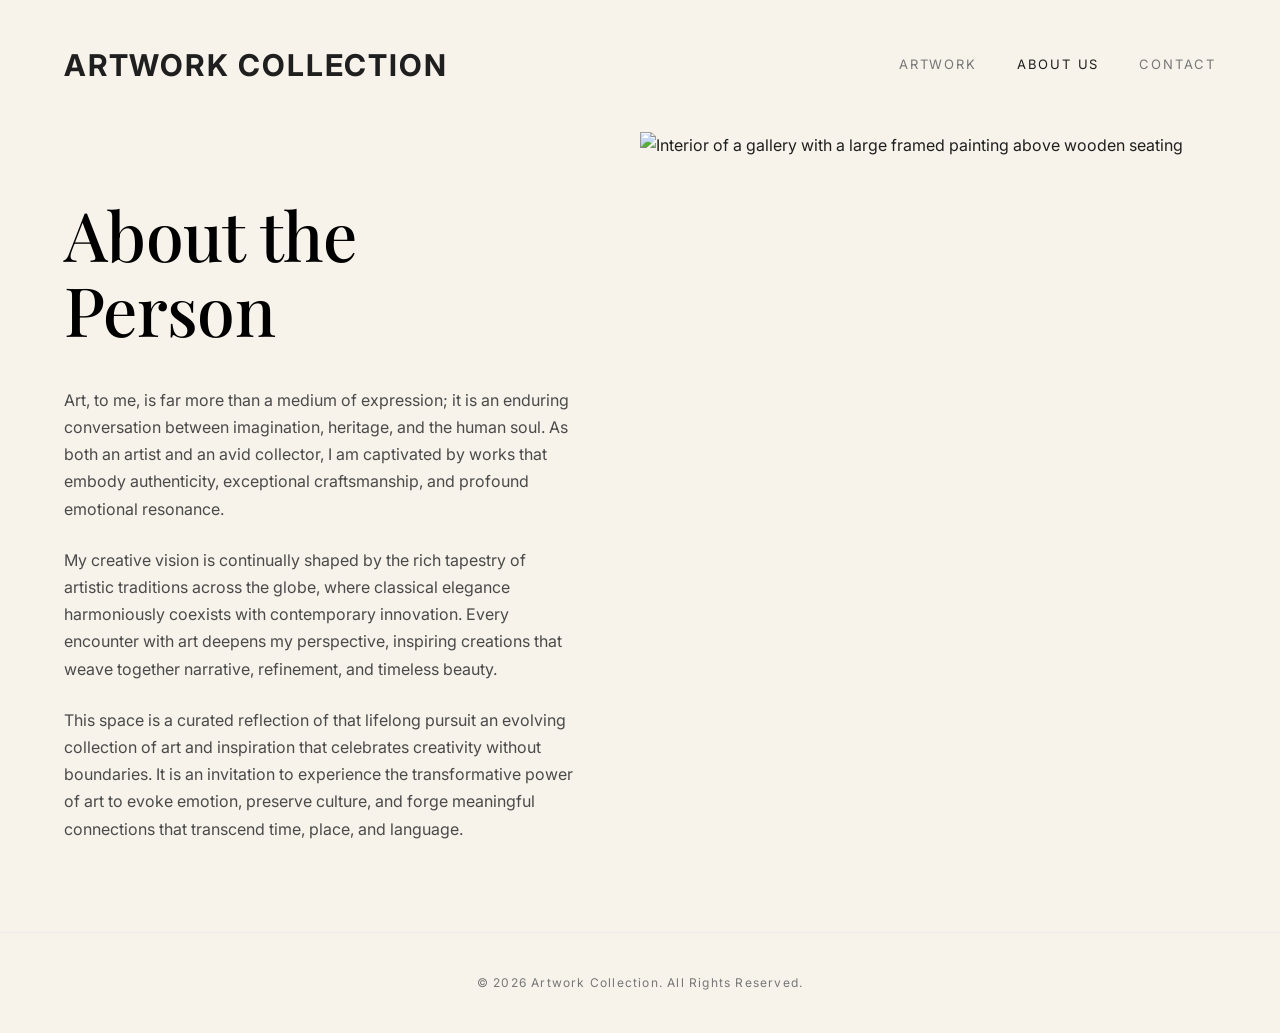
==== about.html @ c771f08a "first commit" ====
<!DOCTYPE html>
<html lang="en">
<head>
  <meta charset="UTF-8">
  <meta name="viewport" content="width=device-width, initial-scale=1">
  <title>About — Aria Sen</title>
  <meta name="description" content="About Aria Sen — a collector and curator of contemporary painting, sculpture and works on paper.">
  <link rel="preconnect" href="https://fonts.googleapis.com">
  <link rel="preconnect" href="https://fonts.gstatic.com" crossorigin>
  <link href="https://fonts.googleapis.com/css2?family=Inter:wght@300;400;500&family=Playfair+Display:wght@400;500&display=swap" rel="stylesheet">
  <link rel="stylesheet" href="css/style.css">
  <link rel="stylesheet" href="css/responsive.css">
</head>
<body class="page-about">
  <a class="skip-link" href="#main">Skip to content</a>

  <header class="site-header">
    <div class="container header-inner">
      <a class="brand" href="index.html">ARTWORK COLLECTION</a>
      <button class="nav-toggle" aria-expanded="false" aria-controls="site-nav" aria-label="Menu">
        <span></span><span></span>
      </button>
      <nav class="site-nav" id="site-nav" aria-label="Main">
        <a href="index.html">Artwork</a>
        <a href="about.html" aria-current="page">About Us</a>
        <a href="contact.html">Contact</a>
      </nav>
    </div>
  </header>

  <main id="main" class="split fade-in">
    <div class="split-text">
      <h1 class="page-title">About the Person</h1>
      <p>Art, to me, is far more than a medium of expression; it is an enduring conversation between imagination, heritage, and the human soul. As both an artist and an avid collector, I am captivated by works that embody authenticity, exceptional craftsmanship, and profound emotional resonance.</p>
      <p>My creative vision is continually shaped by the rich tapestry of artistic traditions across the globe, where classical elegance harmoniously coexists with contemporary innovation. Every encounter with art deepens my perspective, inspiring creations that weave together narrative, refinement, and timeless beauty.</p>
      <p>This space is a curated reflection of that lifelong pursuit an evolving collection of art and inspiration that celebrates creativity without boundaries. It is an invitation to experience the transformative power of art to evoke emotion, preserve culture, and forge meaningful connections that transcend time, place, and language.</p>
    </div>
    <div class="split-image">
      <img src="https://images.unsplash.com/photo-1577720580479-7d839d829c73?auto=format&fit=crop&w=1400&q=70"
           alt="Interior of a gallery with a large framed painting above wooden seating" width="1400" height="1750" loading="lazy" decoding="async">
    </div>
  </main>

  <footer class="site-footer">
    <p>&copy; 2026 Artwork Collection. All Rights Reserved.</p>
  </footer>

  <script src="js/app.js" defer></script>
</body>
</html>
---- css/style.css ----
:root {
  --bg: #ffffff;
  --bg-warm: #f7f3ea;
  --text: #1f1f1f;
  --text-muted: #777777;
  --border: #eaeaea;
  --accent: #000000;

  --font-sans: "Inter", "Helvetica Neue", Helvetica, Arial, sans-serif;
  --font-serif: "Playfair Display", Georgia, serif;

  --space-1: 8px;
  --space-2: 16px;
  --space-3: 24px;
  --space-4: 40px;
  --space-5: 64px;
  --space-6: 96px;

  --gutter: 64px;
  --max-width: 1360px;
  /* combined header + footer height — lets About/Contact fill exactly one viewport */
  --chrome: 216px;
  --transition: 300ms ease;
}

*, *::before, *::after { box-sizing: border-box; }

html { scroll-behavior: smooth; }

body {
  margin: 0;
  background: var(--bg);
  color: var(--text);
  font-family: var(--font-sans);
  font-size: 16px;
  font-weight: 400;
  line-height: 1.7;
  -webkit-font-smoothing: antialiased;
}

img { display: block; max-width: 100%; }

a { color: inherit; text-decoration: none; }

.container {
  width: 100%;
  max-width: var(--max-width);
  margin: 0 auto;
  padding: 0 var(--gutter);
}

.visually-hidden {
  position: absolute;
  width: 1px; height: 1px;
  margin: -1px; padding: 0;
  overflow: hidden;
  clip: rect(0 0 0 0);
  white-space: nowrap;
  border: 0;
}

.skip-link {
  position: absolute;
  left: -9999px;
  top: 0;
  background: var(--accent);
  color: #fff;
  padding: var(--space-2);
  z-index: 100;
}
.skip-link:focus { left: 0; }

:focus-visible {
  outline: 1px solid var(--accent);
  outline-offset: 3px;
}

/* ---------- Header ---------- */

.site-header {
  position: sticky;
  top: 0;
  z-index: 50;
  background: var(--bg);
  border-bottom: 1px solid transparent;
}
.page-about .site-header { background: var(--bg-warm); }

.header-inner {
  display: flex;
  align-items: center;
  justify-content: space-between;
  padding-top: var(--space-4);
  padding-bottom: var(--space-4);
}

.brand {
  font-family: var(--font-sans);
  font-size: 30px;
  font-weight: 700;
  letter-spacing: 0.06em;
}

.site-nav {
  display: flex;
  gap: var(--space-4);
}

.site-nav a {
  font-size: 13px;
  letter-spacing: 0.14em;
  text-transform: uppercase;
  color: var(--text-muted);
  padding-bottom: 2px;
  border-bottom: 1px solid transparent;
  transition: color var(--transition), border-color var(--transition);
}
.site-nav a:hover,
.site-nav a:focus-visible { color: var(--accent); border-bottom-color: var(--accent); }
.site-nav a[aria-current="page"] { color: var(--text); }

.nav-toggle {
  display: none;
  width: 32px;
  height: 32px;
  padding: 0;
  background: none;
  border: 0;
  cursor: pointer;
}
.nav-toggle span {
  display: block;
  width: 22px;
  height: 1px;
  margin: 6px auto;
  background: var(--text);
  transition: transform var(--transition), opacity var(--transition);
}
.nav-toggle[aria-expanded="true"] span:first-child { transform: translateY(3.5px) rotate(45deg); }
.nav-toggle[aria-expanded="true"] span:last-child { transform: translateY(-3.5px) rotate(-45deg); }

/* ---------- Gallery ---------- */

.gallery {
  list-style: none;
  margin: var(--space-6) 0;
  padding: 0;
  display: grid;
  /* minmax(0,…) — plain 1fr lets each image's intrinsic width blow the grid past the container. */
  grid-template-columns: repeat(3, minmax(0, 1fr));
  gap: var(--space-6) var(--space-4);
}

.card figure { margin: 0; }

.card-media {
  overflow: hidden;
  background: var(--border);
}

.card img {
  width: 100%;
  /* height:auto so the width/height attributes (kept for CLS) don't override aspect-ratio */
  height: auto;
  aspect-ratio: 4 / 3;
  object-fit: cover;
  transition: transform var(--transition);
}
.card:hover img { transform: scale(1.02); }

.card figcaption { padding-top: var(--space-3); text-align: center; }

.card-title {
  margin: 0;
  font-size: 17px;
  font-weight: 500;
  letter-spacing: 0.06em;
  text-transform: uppercase;
}

.card-artist {
  margin: var(--space-1) 0 0;
  font-size: 14px;
  font-weight: 300;
  color: var(--text-muted);
}

.note { text-align: center; color: var(--text-muted); }

/* ---------- About ---------- */

.page-about { background: var(--bg-warm); }

.split {
  display: grid;
  grid-template-columns: minmax(0, 1fr) minmax(0, 1fr);
  align-items: center;
  min-height: calc(100vh - var(--chrome));
}

.split-text { padding: var(--space-4) var(--space-5) var(--space-4) var(--gutter); }

.split-text p {
  max-width: 550px;
  color: #4a4a4a;
  margin: 0 0 var(--space-3);
}

.split-image { height: 100%; }
.split-image img { width: 100%; height: 100%; object-fit: cover; }

.page-title {
  font-family: var(--font-serif);
  font-size: clamp(44px, 5.5vw, 68px);
  font-weight: 500;
  line-height: 1.1;
  letter-spacing: -0.01em;
  color: var(--accent);
  margin: 0 0 var(--space-4);
}

/* ---------- Contact ---------- */

.contact {
  max-width: 560px;
  min-height: calc(100vh - var(--chrome));
  margin: 0 auto;
  padding: var(--space-4) 0;
  display: flex;
  flex-direction: column;
  justify-content: center;
}

.contact .page-title { font-size: clamp(34px, 3.6vw, 48px); margin-bottom: var(--space-3); }

.field { margin-bottom: var(--space-3); }

.field label {
  display: block;
  font-size: 12px;
  letter-spacing: 0.14em;
  text-transform: uppercase;
  color: var(--text-muted);
  margin-bottom: var(--space-1);
}

.field input,
.field select,
.field textarea {
  width: 100%;
  padding: var(--space-1) 0;
  font: inherit;
  color: var(--text);
  background: transparent;
  border: 0;
  border-bottom: 1px solid var(--border);
  border-radius: 0;
  transition: border-color var(--transition);
}
.field textarea { resize: vertical; }
.field input:focus,
.field select:focus,
.field textarea:focus {
  outline: none;
  border-bottom-color: var(--accent);
}
.field :user-invalid { border-bottom-color: #b23b3b; }

.btn {
  align-self: flex-start;
  font: inherit;
  font-size: 13px;
  letter-spacing: 0.14em;
  text-transform: uppercase;
  color: var(--accent);
  background: transparent;
  border: 1px solid var(--text);
  padding: var(--space-2) var(--space-4);
  cursor: pointer;
  transition: background-color var(--transition), color var(--transition);
}
.btn:hover, .btn:focus-visible { background: var(--accent); color: #fff; }

.form-status {
  min-height: 1.7em;
  margin: var(--space-2) 0 0;
  font-size: 14px;
  color: var(--text-muted);
}

/* ---------- Footer ---------- */

.site-footer {
  padding: var(--space-4) var(--gutter);
  border-top: 1px solid var(--border);
  text-align: center;
}
.site-footer p {
  margin: 0;
  font-size: 12px;
  letter-spacing: 0.1em;
  color: var(--text-muted);
}

/* ---------- Motion ---------- */

.fade-in { animation: fade-in 600ms ease both; }

@keyframes fade-in {
  from { opacity: 0; transform: translateY(8px); }
  to { opacity: 1; transform: none; }
}

@media (prefers-reduced-motion: reduce) {
  html { scroll-behavior: auto; }
  *, *::before, *::after {
    animation-duration: 0.01ms !important;
    transition-duration: 0.01ms !important;
  }
}
---- css/responsive.css ----
/* Tablet */
@media (max-width: 1024px) {
  :root { --gutter: 40px; }

  .gallery {
    grid-template-columns: repeat(2, minmax(0, 1fr));
    gap: var(--space-5) var(--space-4);
    margin: var(--space-5) 0;
  }

  .split-text { padding: var(--space-4) var(--space-3) var(--space-4) var(--gutter); }
}

/* Mobile */
@media (max-width: 700px) {
  :root { --gutter: 24px; }

  .header-inner {
    flex-wrap: wrap;
    padding-top: var(--space-3);
    padding-bottom: var(--space-3);
  }

  .brand { font-size: 22px; }

  .nav-toggle { display: block; }

  .site-nav {
    flex-basis: 100%;
    flex-direction: column;
    gap: var(--space-2);
    display: none;
    padding: var(--space-3) 0 var(--space-1);
  }
  .site-nav.is-open { display: flex; }

  .gallery {
    grid-template-columns: minmax(0, 1fr);
    gap: var(--space-5);
    margin: var(--space-4) 0 var(--space-5);
  }

  /* stack and flow normally — one-viewport layouts only make sense on desktop */
  .split { grid-template-columns: 1fr; min-height: 0; }
  .split-text { padding: var(--space-5) var(--gutter); }
  .split-image img { height: auto; aspect-ratio: 4 / 3; }

  .contact { min-height: 0; padding: var(--space-4) 0 var(--space-5); }
  .btn { width: 100%; }

  .site-footer { padding: var(--space-4) var(--gutter); }
}
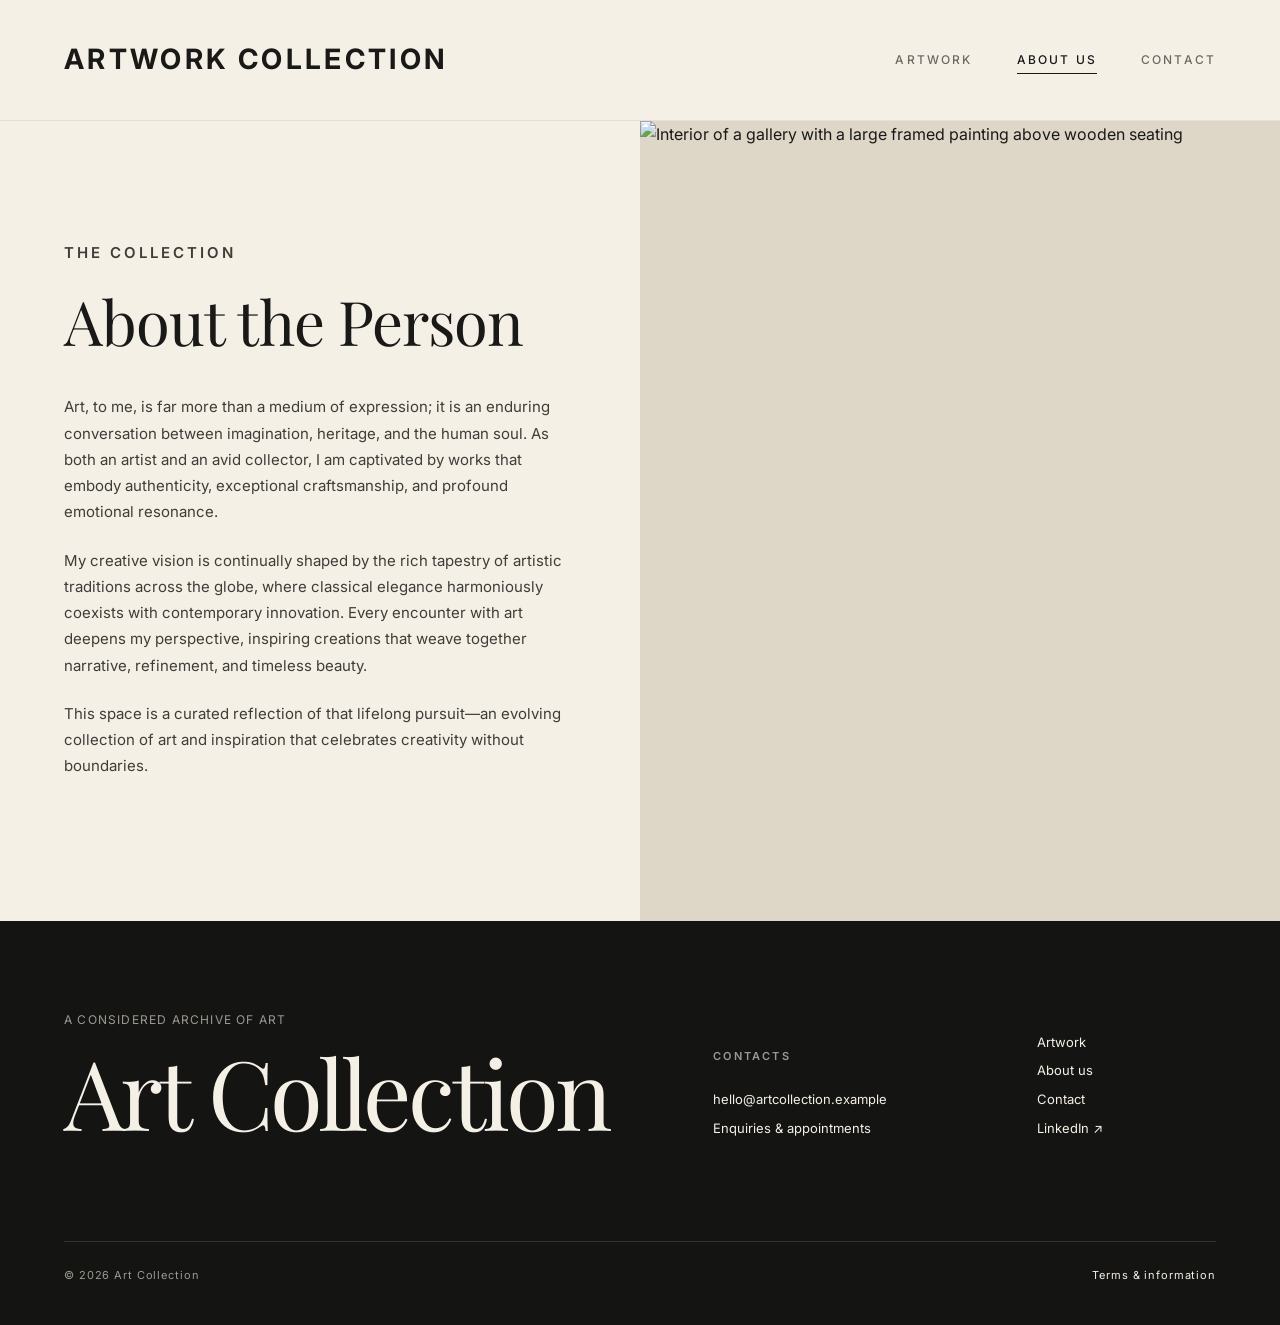
==== commit 3ed9c1be: "refactor: unify footer components and update about and contact page layouts with responsive refineme" ====
--- a/about.html
+++ b/about.html
@@ -28,22 +28,21 @@
     </div>
   </header>
 
-  <main id="main" class="split fade-in">
+  <main id="main" class="split about-reveal">
     <div class="split-text">
-      <h1 class="page-title">About the Person</h1>
-      <p>Art, to me, is far more than a medium of expression; it is an enduring conversation between imagination, heritage, and the human soul. As both an artist and an avid collector, I am captivated by works that embody authenticity, exceptional craftsmanship, and profound emotional resonance.</p>
-      <p>My creative vision is continually shaped by the rich tapestry of artistic traditions across the globe, where classical elegance harmoniously coexists with contemporary innovation. Every encounter with art deepens my perspective, inspiring creations that weave together narrative, refinement, and timeless beauty.</p>
-      <p>This space is a curated reflection of that lifelong pursuit an evolving collection of art and inspiration that celebrates creativity without boundaries. It is an invitation to experience the transformative power of art to evoke emotion, preserve culture, and forge meaningful connections that transcend time, place, and language.</p>
+      <p class="eyebrow reveal-item">The collection</p>
+      <h1 class="page-title reveal-item">About the Person</h1>
+      <p class="reveal-item">Art, to me, is far more than a medium of expression; it is an enduring conversation between imagination, heritage, and the human soul. As both an artist and an avid collector, I am captivated by works that embody authenticity, exceptional craftsmanship, and profound emotional resonance.</p>
+      <p class="reveal-item">My creative vision is continually shaped by the rich tapestry of artistic traditions across the globe, where classical elegance harmoniously coexists with contemporary innovation. Every encounter with art deepens my perspective, inspiring creations that weave together narrative, refinement, and timeless beauty.</p>
+      <p class="reveal-item">This space is a curated reflection of that lifelong pursuit—an evolving collection of art and inspiration that celebrates creativity without boundaries.</p>
     </div>
-    <div class="split-image">
+    <div class="split-image reveal-image">
       <img src="https://images.unsplash.com/photo-1577720580479-7d839d829c73?auto=format&fit=crop&w=1400&q=70"
-           alt="Interior of a gallery with a large framed painting above wooden seating" width="1400" height="1750" loading="lazy" decoding="async">
+           alt="Interior of a gallery with a large framed painting above wooden seating" width="1400" height="1750" loading="eager" fetchpriority="high" decoding="async">
     </div>
   </main>
 
-  <footer class="site-footer">
-    <p>&copy; 2026 Artwork Collection. All Rights Reserved.</p>
-  </footer>
+  <div data-footer></div>
 
   <script src="js/app.js" defer></script>
 </body>
--- a/css/style.css
+++ b/css/style.css
@@ -1,12 +1,15 @@
 :root {
-  --bg: #ffffff;
-  --bg-warm: #f7f3ea;
-  --text: #1f1f1f;
-  --text-muted: #777777;
-  --border: #eaeaea;
-  --accent: #000000;
-
-  --font-sans: "Inter", "Helvetica Neue", Helvetica, Arial, sans-serif;
+  --bg: #faf9f6;
+  --bg-warm: #f4f0e6;
+  --text: #191918;
+  --text-muted: #6b6963;
+  --border: #e2ded6;
+  --border-dark: #191918;
+  --accent: #191918;
+  --footer: #141413;
+  --footer-text: #f4f0e6;
+
+  --font-sans: "Inter", -apple-system, BlinkMacSystemFont, "Segoe UI", Roboto, sans-serif;
   --font-serif: "Playfair Display", Georgia, serif;
 
   --space-1: 8px;
@@ -15,17 +18,23 @@
   --space-4: 40px;
   --space-5: 64px;
   --space-6: 96px;
+  --space-7: 136px;
 
   --gutter: 64px;
   --max-width: 1360px;
-  /* combined header + footer height — lets About/Contact fill exactly one viewport */
-  --chrome: 216px;
-  --transition: 300ms ease;
-}
-
-*, *::before, *::after { box-sizing: border-box; }
-
-html { scroll-behavior: smooth; }
+  --transition: 300ms cubic-bezier(0.16, 1, 0.3, 1);
+  --ease-editorial: cubic-bezier(0.16, 1, 0.3, 1);
+}
+
+*,
+*::before,
+*::after {
+  box-sizing: border-box;
+}
+
+html {
+  scroll-behavior: smooth;
+}
 
 body {
   margin: 0;
@@ -36,11 +45,18 @@
   font-weight: 400;
   line-height: 1.7;
   -webkit-font-smoothing: antialiased;
-}
-
-img { display: block; max-width: 100%; }
-
-a { color: inherit; text-decoration: none; }
+  -moz-osx-font-smoothing: grayscale;
+}
+
+img {
+  display: block;
+  max-width: 100%;
+}
+
+a {
+  color: inherit;
+  text-decoration: none;
+}
 
 .container {
   width: 100%;
@@ -51,8 +67,10 @@
 
 .visually-hidden {
   position: absolute;
-  width: 1px; height: 1px;
-  margin: -1px; padding: 0;
+  width: 1px;
+  height: 1px;
+  margin: -1px;
+  padding: 0;
   overflow: hidden;
   clip: rect(0 0 0 0);
   white-space: nowrap;
@@ -65,14 +83,19 @@
   top: 0;
   background: var(--accent);
   color: #fff;
-  padding: var(--space-2);
+  padding: var(--space-2) var(--space-3);
   z-index: 100;
-}
-.skip-link:focus { left: 0; }
+  font-size: 13px;
+  letter-spacing: 0.05em;
+}
+
+.skip-link:focus {
+  left: 0;
+}
 
 :focus-visible {
   outline: 1px solid var(--accent);
-  outline-offset: 3px;
+  outline-offset: 4px;
 }
 
 /* ---------- Header ---------- */
@@ -81,63 +104,112 @@
   position: sticky;
   top: 0;
   z-index: 50;
-  background: var(--bg);
-  border-bottom: 1px solid transparent;
-}
-.page-about .site-header { background: var(--bg-warm); }
+  background: rgba(250, 249, 246, 0.92);
+  backdrop-filter: blur(12px);
+  -webkit-backdrop-filter: blur(12px);
+  border-bottom: 1px solid rgba(226, 222, 214, 0.6);
+  transition: background-color var(--transition);
+}
+
+.page-about .site-header {
+  background: rgba(244, 240, 230, 0.92);
+  border-bottom-color: rgba(217, 213, 203, 0.6);
+}
 
 .header-inner {
   display: flex;
   align-items: center;
   justify-content: space-between;
-  padding-top: var(--space-4);
-  padding-bottom: var(--space-4);
+  padding-top: clamp(24px, 3vw, 36px);
+  padding-bottom: clamp(24px, 3vw, 36px);
 }
 
 .brand {
   font-family: var(--font-sans);
-  font-size: 30px;
+  font-size: clamp(22px, 2.4vw, 28px);
   font-weight: 700;
-  letter-spacing: 0.06em;
+  letter-spacing: 0.12em;
+  text-transform: uppercase;
+  transition: opacity var(--transition);
+}
+
+.brand:hover {
+  opacity: 0.75;
 }
 
 .site-nav {
   display: flex;
-  gap: var(--space-4);
+  gap: clamp(24px, 3.5vw, 44px);
 }
 
 .site-nav a {
-  font-size: 13px;
-  letter-spacing: 0.14em;
+  position: relative;
+  font-size: 12px;
+  font-weight: 500;
+  letter-spacing: 0.18em;
   text-transform: uppercase;
   color: var(--text-muted);
-  padding-bottom: 2px;
-  border-bottom: 1px solid transparent;
-  transition: color var(--transition), border-color var(--transition);
-}
+  padding: 4px 0;
+  transition: color var(--transition);
+}
+
+.site-nav a::after {
+  content: "";
+  position: absolute;
+  bottom: 0;
+  left: 0;
+  width: 100%;
+  height: 1px;
+  background: var(--accent);
+  transform: scaleX(0);
+  transform-origin: right;
+  transition: transform 350ms var(--ease-editorial);
+}
+
 .site-nav a:hover,
-.site-nav a:focus-visible { color: var(--accent); border-bottom-color: var(--accent); }
-.site-nav a[aria-current="page"] { color: var(--text); }
+.site-nav a:focus-visible {
+  color: var(--accent);
+}
+
+.site-nav a:hover::after {
+  transform: scaleX(1);
+  transform-origin: left;
+}
+
+.site-nav a[aria-current="page"] {
+  color: var(--text);
+}
+
+.site-nav a[aria-current="page"]::after {
+  transform: scaleX(1);
+}
 
 .nav-toggle {
   display: none;
-  width: 32px;
-  height: 32px;
+  width: 36px;
+  height: 36px;
   padding: 0;
   background: none;
   border: 0;
   cursor: pointer;
 }
+
 .nav-toggle span {
   display: block;
-  width: 22px;
-  height: 1px;
+  width: 24px;
+  height: 1.5px;
   margin: 6px auto;
   background: var(--text);
   transition: transform var(--transition), opacity var(--transition);
 }
-.nav-toggle[aria-expanded="true"] span:first-child { transform: translateY(3.5px) rotate(45deg); }
-.nav-toggle[aria-expanded="true"] span:last-child { transform: translateY(-3.5px) rotate(-45deg); }
+
+.nav-toggle[aria-expanded="true"] span:first-child {
+  transform: translateY(3.75px) rotate(45deg);
+}
+
+.nav-toggle[aria-expanded="true"] span:last-child {
+  transform: translateY(-3.75px) rotate(-45deg);
+}
 
 /* ---------- Gallery ---------- */
 
@@ -146,99 +218,314 @@
   margin: var(--space-6) 0;
   padding: 0;
   display: grid;
-  /* minmax(0,…) — plain 1fr lets each image's intrinsic width blow the grid past the container. */
   grid-template-columns: repeat(3, minmax(0, 1fr));
   gap: var(--space-6) var(--space-4);
 }
 
-.card figure { margin: 0; }
+.card figure {
+  margin: 0;
+}
 
 .card-media {
   overflow: hidden;
   background: var(--border);
+  position: relative;
 }
 
 .card img {
   width: 100%;
-  /* height:auto so the width/height attributes (kept for CLS) don't override aspect-ratio */
   height: auto;
   aspect-ratio: 4 / 3;
   object-fit: cover;
-  transition: transform var(--transition);
-}
-.card:hover img { transform: scale(1.02); }
-
-.card figcaption { padding-top: var(--space-3); text-align: center; }
+  transition: transform 700ms var(--ease-editorial), filter 700ms var(--ease-editorial);
+}
+
+.card:hover img {
+  transform: scale(1.035);
+}
+
+.card figcaption {
+  padding-top: var(--space-3);
+  text-align: center;
+}
 
 .card-title {
   margin: 0;
-  font-size: 17px;
+  font-size: 15px;
   font-weight: 500;
-  letter-spacing: 0.06em;
+  letter-spacing: 0.08em;
   text-transform: uppercase;
 }
 
 .card-artist {
   margin: var(--space-1) 0 0;
-  font-size: 14px;
-  font-weight: 300;
-  color: var(--text-muted);
-}
-
-.note { text-align: center; color: var(--text-muted); }
+  font-size: 13px;
+  font-weight: 400;
+  color: var(--text-muted);
+  letter-spacing: 0.02em;
+}
+
+.note {
+  text-align: center;
+  color: var(--text-muted);
+}
 
 /* ---------- About ---------- */
 
-.page-about { background: var(--bg-warm); }
+.page-about {
+  background: var(--bg-warm);
+}
 
 .split {
   display: grid;
   grid-template-columns: minmax(0, 1fr) minmax(0, 1fr);
   align-items: center;
-  min-height: calc(100vh - var(--chrome));
-}
-
-.split-text { padding: var(--space-4) var(--space-5) var(--space-4) var(--gutter); }
+  min-height: calc(100vh - 106px);
+}
+
+.split-text {
+  padding: clamp(48px, 6vw, 96px) clamp(40px, 6vw, 104px) clamp(48px, 6vw, 96px) var(--gutter);
+}
 
 .split-text p {
-  max-width: 550px;
-  color: #4a4a4a;
-  margin: 0 0 var(--space-3);
-}
-
-.split-image { height: 100%; }
-.split-image img { width: 100%; height: 100%; object-fit: cover; }
+  max-width: 520px;
+  color: #3e3d38;
+  font-size: clamp(15px, 1.1vw, 17px);
+  line-height: 1.75;
+  margin: 0 0 22px;
+}
+
+.split-image {
+  align-self: stretch;
+  min-height: clamp(440px, 65vh, 720px);
+  overflow: hidden;
+  position: relative;
+  background: #ded7c8;
+}
+
+.split-image img {
+  width: 100%;
+  height: 100%;
+  object-fit: cover;
+  display: block;
+}
 
 .page-title {
   font-family: var(--font-serif);
-  font-size: clamp(44px, 5.5vw, 68px);
-  font-weight: 500;
-  line-height: 1.1;
-  letter-spacing: -0.01em;
+  font-size: clamp(42px, 4.8vw, 68px);
+  font-weight: 400;
+  line-height: 1.08;
+  letter-spacing: -0.015em;
   color: var(--accent);
   margin: 0 0 var(--space-4);
 }
 
+.eyebrow,
+.contact-label,
+.footer-label {
+  margin: 0 0 var(--space-2);
+  font-size: 11px;
+  font-weight: 600;
+  letter-spacing: 0.2em;
+  text-transform: uppercase;
+  color: var(--text-muted);
+}
+
+/* Editorial Entrance Reveal Animation (About Us) */
+
+.about-reveal .reveal-image {
+  animation: editorial-mask-reveal 1200ms var(--ease-editorial) both;
+}
+
+.about-reveal .reveal-image img {
+  animation: editorial-image-settle 1400ms var(--ease-editorial) both;
+}
+
+.about-reveal .reveal-item {
+  animation: editorial-text-reveal 1000ms var(--ease-editorial) both;
+}
+
+.about-reveal .reveal-item:nth-child(1) {
+  animation-delay: 150ms;
+}
+
+/* Eyebrow */
+.about-reveal .reveal-item:nth-child(2) {
+  animation-delay: 280ms;
+}
+
+/* Page Title */
+.about-reveal .reveal-item:nth-child(3) {
+  animation-delay: 420ms;
+}
+
+/* Paragraph 1 */
+.about-reveal .reveal-item:nth-child(4) {
+  animation-delay: 540ms;
+}
+
+/* Paragraph 2 */
+.about-reveal .reveal-item:nth-child(5) {
+  animation-delay: 660ms;
+}
+
+/* Paragraph 3 */
+
+@keyframes editorial-mask-reveal {
+  0% {
+    clip-path: inset(100% 0 0 0);
+    opacity: 0;
+    transform: translateY(30px);
+  }
+
+  100% {
+    clip-path: inset(0 0 0 0);
+    opacity: 1;
+    transform: translateY(0);
+  }
+}
+
+@keyframes editorial-image-settle {
+  0% {
+    transform: scale(1.12) translateY(-15px);
+  }
+
+  100% {
+    transform: scale(1) translateY(0);
+  }
+}
+
+@keyframes editorial-text-reveal {
+  0% {
+    opacity: 0;
+    transform: translateY(32px);
+  }
+
+  100% {
+    opacity: 1;
+    transform: translateY(0);
+  }
+}
+
 /* ---------- Contact ---------- */
 
-.contact {
-  max-width: 560px;
-  min-height: calc(100vh - var(--chrome));
-  margin: 0 auto;
-  padding: var(--space-4) 0;
-  display: flex;
-  flex-direction: column;
-  justify-content: center;
-}
-
-.contact .page-title { font-size: clamp(34px, 3.6vw, 48px); margin-bottom: var(--space-3); }
-
-.field { margin-bottom: var(--space-3); }
+.page-contact {
+  background: #f8f7f4;
+}
+
+.contact-page {
+  padding-top: clamp(48px, 6vw, 88px);
+  padding-bottom: var(--space-7);
+}
+
+.contact-heading {
+  padding-bottom: var(--space-4);
+  border-bottom: 1px solid var(--border-dark);
+  text-align: center;
+}
+
+.contact-heading .eyebrow {
+  color: var(--text-muted);
+}
+
+.contact-heading .page-title {
+  margin: 0;
+  font-size: clamp(44px, 4.5vw, 64px);
+}
+
+.contact-details {
+  display: grid;
+  grid-template-columns: minmax(0, 1fr) minmax(0, 1fr);
+  gap: var(--space-5);
+  padding: var(--space-5) clamp(0px, 7vw, 128px) var(--space-6);
+}
+
+.contact-label {
+  font-size: 12px;
+  color: var(--text-muted);
+}
+
+.contact-link {
+  font-family: var(--font-serif);
+  font-size: clamp(17px, 1.5vw, 22px);
+  position: relative;
+  display: inline-block;
+  transition: color var(--transition), transform var(--transition);
+}
+
+.contact-link:hover,
+.contact-link:focus-visible {
+  color: var(--text-muted);
+  transform: translateX(4px);
+}
+
+.contact-layout {
+  display: grid;
+  grid-template-columns: minmax(0, 1.08fr) minmax(370px, .92fr);
+}
+
+.contact-art {
+  margin: 0;
+  padding-right: clamp(28px, 6vw, 92px);
+}
+
+.contact-art img {
+  width: 100%;
+  aspect-ratio: 4 / 3;
+  object-fit: cover;
+  filter: saturate(.8) contrast(.96);
+}
+
+.contact-art figcaption {
+  margin-top: var(--space-2);
+  color: var(--text-muted);
+  font-size: 12px;
+  letter-spacing: .08em;
+}
+
+.contact-form-panel {
+  border-left: 1px solid var(--border);
+  padding-left: clamp(32px, 7vw, 112px);
+}
+
+.contact-intro {
+  max-width: 430px;
+  margin-bottom: var(--space-5);
+}
+
+.contact-intro .eyebrow {
+  font-family: var(--font-serif);
+  font-size: 22px;
+  letter-spacing: 0;
+  text-transform: none;
+  color: var(--text-muted);
+}
+
+.contact-intro h2 {
+  margin: 0 0 var(--space-2);
+  font-size: 15px;
+  letter-spacing: .18em;
+  text-transform: uppercase;
+  font-weight: 500;
+}
+
+.contact-intro p:last-child {
+  margin: 0;
+  color: #4a4a47;
+  font-family: var(--font-serif);
+  font-size: 18px;
+  line-height: 1.6;
+}
+
+.field {
+  margin-bottom: var(--space-4);
+}
 
 .field label {
   display: block;
-  font-size: 12px;
-  letter-spacing: 0.14em;
+  font-size: 11px;
+  font-weight: 600;
+  letter-spacing: 0.16em;
   text-transform: uppercase;
   color: var(--text-muted);
   margin-bottom: var(--space-1);
@@ -248,38 +535,48 @@
 .field select,
 .field textarea {
   width: 100%;
-  padding: var(--space-1) 0;
+  padding: var(--space-2) 0;
   font: inherit;
   color: var(--text);
   background: transparent;
   border: 0;
   border-bottom: 1px solid var(--border);
   border-radius: 0;
-  transition: border-color var(--transition);
-}
-.field textarea { resize: vertical; }
+  transition: border-color var(--transition), background-color var(--transition);
+}
+
+.field textarea {
+  resize: vertical;
+}
+
 .field input:focus,
 .field select:focus,
 .field textarea:focus {
   outline: none;
   border-bottom-color: var(--accent);
 }
-.field :user-invalid { border-bottom-color: #b23b3b; }
 
 .btn {
   align-self: flex-start;
   font: inherit;
-  font-size: 13px;
-  letter-spacing: 0.14em;
+  font-size: 12px;
+  font-weight: 500;
+  letter-spacing: 0.18em;
   text-transform: uppercase;
   color: var(--accent);
   background: transparent;
   border: 1px solid var(--text);
   padding: var(--space-2) var(--space-4);
   cursor: pointer;
-  transition: background-color var(--transition), color var(--transition);
-}
-.btn:hover, .btn:focus-visible { background: var(--accent); color: #fff; }
+  transition: background-color var(--transition), color var(--transition), transform var(--transition);
+}
+
+.btn:hover,
+.btn:focus-visible {
+  background: var(--accent);
+  color: #fff;
+  transform: translateY(-2px);
+}
 
 .form-status {
   min-height: 1.7em;
@@ -291,30 +588,148 @@
 /* ---------- Footer ---------- */
 
 .site-footer {
-  padding: var(--space-4) var(--gutter);
-  border-top: 1px solid var(--border);
-  text-align: center;
-}
-.site-footer p {
-  margin: 0;
+  background: var(--footer);
+  color: var(--footer-text);
+  padding: clamp(56px, 7vw, 112px) var(--gutter) var(--space-4);
+}
+
+.footer-inner {
+  display: grid;
+  grid-template-columns: minmax(0, 1.8fr) minmax(170px, .8fr) minmax(120px, .55fr);
+  gap: var(--space-5);
+  max-width: var(--max-width);
+  margin: 0 auto;
+}
+
+.footer-kicker {
+  margin: 0 0 var(--space-2);
+  color: #9c9990;
   font-size: 12px;
   letter-spacing: 0.1em;
-  color: var(--text-muted);
-}
-
-/* ---------- Motion ---------- */
-
-.fade-in { animation: fade-in 600ms ease both; }
+  text-transform: uppercase;
+}
+
+.footer-title {
+  font-family: var(--font-serif);
+  font-size: clamp(48px, 7.5vw, 110px);
+  line-height: 0.92;
+  letter-spacing: -0.04em;
+  display: inline-block;
+  transition: opacity var(--transition);
+}
+
+.footer-title:hover {
+  opacity: 0.85;
+}
+
+.footer-contact,
+.footer-nav {
+  display: flex;
+  flex-direction: column;
+  align-self: end;
+  gap: 8px;
+  font-size: 13px;
+  line-height: 1.6;
+}
+
+.footer-label {
+  color: #9c9990;
+}
+
+.footer-contact a,
+.footer-nav a,
+.footer-base a {
+  width: fit-content;
+  color: #f4f0e6;
+  position: relative;
+  transition: color var(--transition);
+}
+
+.footer-contact a::after,
+.footer-nav a::after,
+.footer-base a::after {
+  content: "";
+  position: absolute;
+  bottom: 0;
+  left: 0;
+  width: 100%;
+  height: 1px;
+  background: #f4f0e6;
+  transform: scaleX(0);
+  transform-origin: right;
+  transition: transform 300ms var(--ease-editorial);
+}
+
+.footer-contact a:hover,
+.footer-nav a:hover,
+.footer-base a:hover {
+  color: #ffffff;
+}
+
+.footer-contact a:hover::after,
+.footer-nav a:hover::after,
+.footer-base a:hover::after {
+  transform: scaleX(1);
+  transform-origin: left;
+}
+
+.footer-base {
+  display: flex;
+  justify-content: space-between;
+  max-width: var(--max-width);
+  margin: clamp(56px, 8vw, 120px) auto 0;
+  padding-top: var(--space-3);
+  border-top: 1px solid #333330;
+  color: #9c9990;
+  font-size: 11px;
+  letter-spacing: 0.08em;
+}
+
+/* ---------- Motion & Accessibility ---------- */
+
+.fade-in {
+  animation: fade-in 700ms var(--ease-editorial) both;
+}
 
 @keyframes fade-in {
-  from { opacity: 0; transform: translateY(8px); }
-  to { opacity: 1; transform: none; }
+  from {
+    opacity: 0;
+    transform: translateY(14px);
+  }
+
+  to {
+    opacity: 1;
+    transform: translateY(0);
+  }
 }
 
 @media (prefers-reduced-motion: reduce) {
-  html { scroll-behavior: auto; }
-  *, *::before, *::after {
+  html {
+    scroll-behavior: auto;
+  }
+
+  *,
+  *::before,
+  *::after {
     animation-duration: 0.01ms !important;
+    animation-delay: 0.01ms !important;
     transition-duration: 0.01ms !important;
   }
-}
+
+  .about-reveal .reveal-image,
+  .about-reveal .reveal-image img,
+  .about-reveal .reveal-item {
+    animation: simple-fade 300ms ease both !important;
+    clip-path: none !important;
+  }
+
+  @keyframes simple-fade {
+    from {
+      opacity: 0;
+    }
+
+    to {
+      opacity: 1;
+    }
+  }
+}
--- a/css/responsive.css
+++ b/css/responsive.css
@@ -1,4 +1,4 @@
-/* Tablet */
+/* Tablet & Medium Screens */
 @media (max-width: 1024px) {
   :root { --gutter: 40px; }
 
@@ -8,10 +8,44 @@
     margin: var(--space-5) 0;
   }
 
-  .split-text { padding: var(--space-4) var(--space-3) var(--space-4) var(--gutter); }
+  /* About Us Responsive Ordering: Image ABOVE Text on Tablet/Mobile */
+  .split {
+    display: flex;
+    flex-direction: column;
+    min-height: auto;
+    padding-top: var(--space-3);
+  }
+
+  .split-image {
+    order: -1;
+    width: 100%;
+    min-height: auto;
+    max-height: 520px;
+    aspect-ratio: 16 / 10;
+  }
+
+  .split-image img {
+    height: 100%;
+    width: 100%;
+    object-fit: cover;
+  }
+
+  .split-text {
+    width: 100%;
+    padding: var(--space-5) var(--gutter) var(--space-6);
+  }
+
+  .split-text p {
+    max-width: 100%;
+  }
+
+  .contact-details { padding-right: 0; padding-left: 0; }
+  .contact-layout { grid-template-columns: minmax(0, 1fr) minmax(320px, .9fr); }
+  .contact-art { padding-right: var(--space-4); }
+  .contact-form-panel { padding-left: var(--space-4); }
 }
 
-/* Mobile */
+/* Mobile Screens */
 @media (max-width: 700px) {
   :root { --gutter: 24px; }
 
@@ -21,18 +55,25 @@
     padding-bottom: var(--space-3);
   }
 
-  .brand { font-size: 22px; }
+  .brand { font-size: 20px; }
 
   .nav-toggle { display: block; }
 
   .site-nav {
     flex-basis: 100%;
     flex-direction: column;
-    gap: var(--space-2);
+    gap: var(--space-3);
     display: none;
-    padding: var(--space-3) 0 var(--space-1);
+    padding: var(--space-4) 0 var(--space-2);
+    border-top: 1px solid var(--border);
+    margin-top: var(--space-2);
   }
   .site-nav.is-open { display: flex; }
+
+  .site-nav a {
+    font-size: 13px;
+    padding: var(--space-1) 0;
+  }
 
   .gallery {
     grid-template-columns: minmax(0, 1fr);
@@ -40,13 +81,32 @@
     margin: var(--space-4) 0 var(--space-5);
   }
 
-  /* stack and flow normally — one-viewport layouts only make sense on desktop */
-  .split { grid-template-columns: 1fr; min-height: 0; }
-  .split-text { padding: var(--space-5) var(--gutter); }
-  .split-image img { height: auto; aspect-ratio: 4 / 3; }
+  .split {
+    padding-top: 0;
+  }
 
-  .contact { min-height: 0; padding: var(--space-4) 0 var(--space-5); }
-  .btn { width: 100%; }
+  .split-image {
+    max-height: 380px;
+    aspect-ratio: 4 / 3;
+  }
 
-  .site-footer { padding: var(--space-4) var(--gutter); }
+  .split-text {
+    padding: var(--space-4) var(--gutter) var(--space-5);
+  }
+
+  .contact-page { padding-top: var(--space-4); padding-bottom: var(--space-6); }
+  .contact-heading { padding-bottom: var(--space-3); }
+  .contact-details { grid-template-columns: 1fr; gap: var(--space-3); padding: var(--space-4) 0 var(--space-5); }
+  .contact-layout { grid-template-columns: 1fr; gap: var(--space-5); }
+  .contact-art { padding: 0; }
+  .contact-art figcaption { margin-top: var(--space-1); }
+  .contact-form-panel { border-left: 0; border-top: 1px solid var(--border); padding: var(--space-5) 0 0; }
+  .contact-intro { margin-bottom: var(--space-4); }
+  .btn { width: 100%; text-align: center; }
+
+  .site-footer { padding-top: var(--space-5); }
+  .footer-inner { grid-template-columns: 1fr; gap: var(--space-4); }
+  .footer-contact, .footer-nav { align-self: auto; }
+  .footer-base { margin-top: var(--space-5); flex-direction: column; gap: var(--space-2); }
 }
+
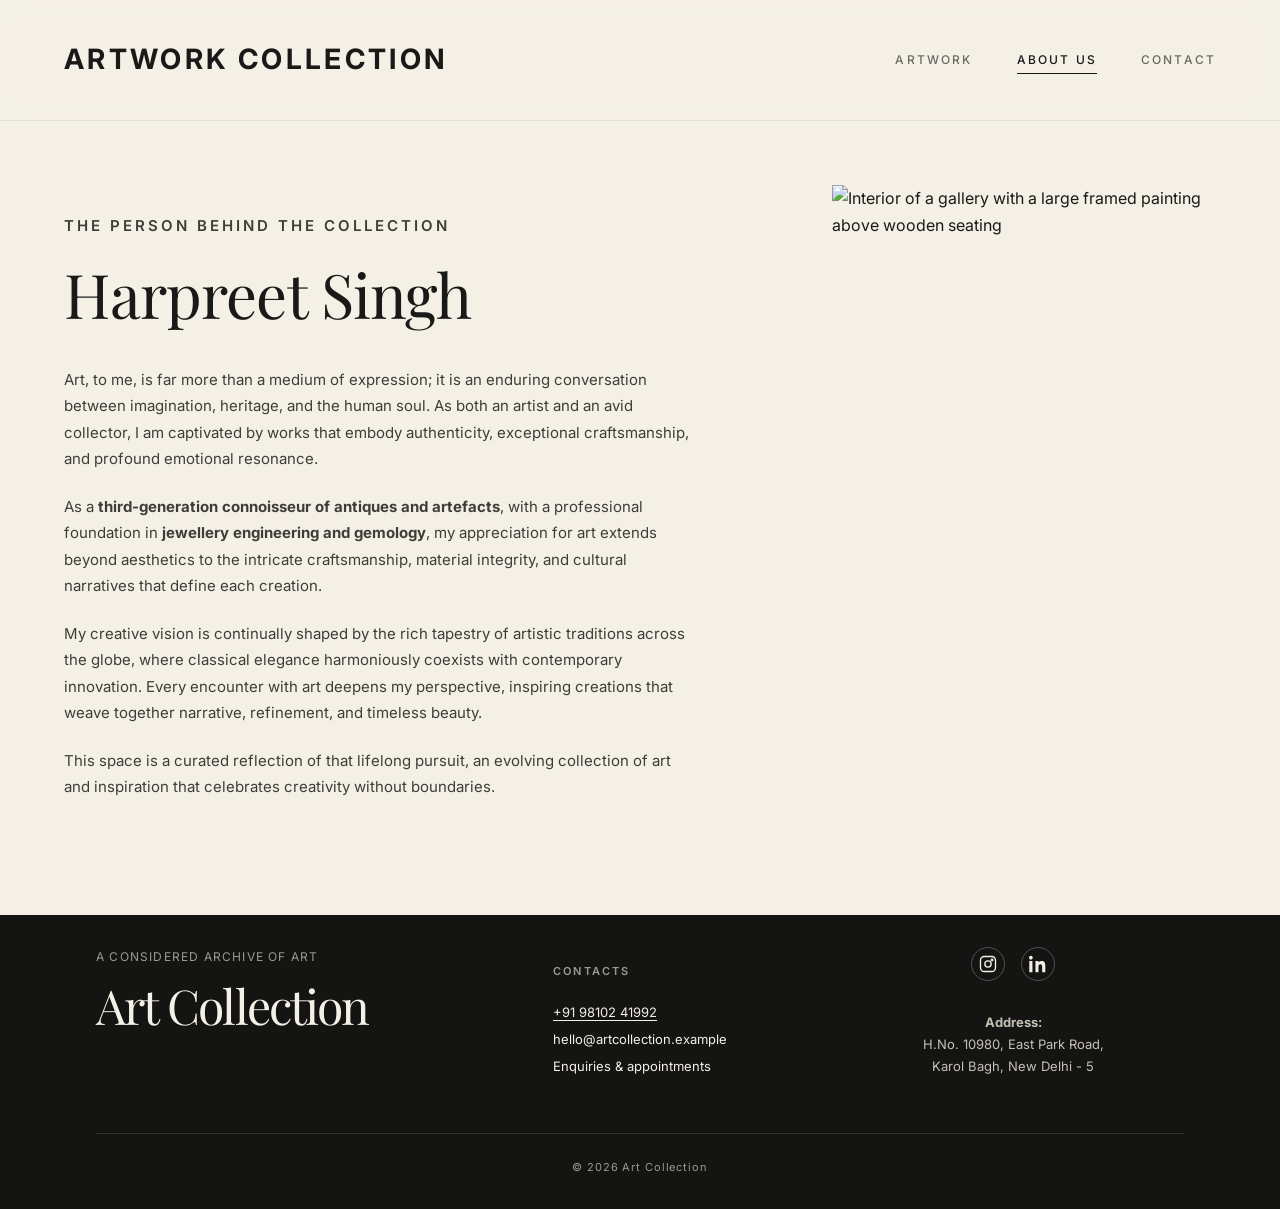
==== commit e2447d97: "feat: update about section with personal narrative and background details" ====
--- a/about.html
+++ b/about.html
@@ -29,13 +29,27 @@
   </header>
 
   <main id="main" class="split about-reveal">
-    <div class="split-text">
-      <p class="eyebrow reveal-item">The collection</p>
-      <h1 class="page-title reveal-item">About the Person</h1>
-      <p class="reveal-item">Art, to me, is far more than a medium of expression; it is an enduring conversation between imagination, heritage, and the human soul. As both an artist and an avid collector, I am captivated by works that embody authenticity, exceptional craftsmanship, and profound emotional resonance.</p>
-      <p class="reveal-item">My creative vision is continually shaped by the rich tapestry of artistic traditions across the globe, where classical elegance harmoniously coexists with contemporary innovation. Every encounter with art deepens my perspective, inspiring creations that weave together narrative, refinement, and timeless beauty.</p>
-      <p class="reveal-item">This space is a curated reflection of that lifelong pursuit—an evolving collection of art and inspiration that celebrates creativity without boundaries.</p>
-    </div>
+   <div class="split-text">
+    <p class="eyebrow reveal-item">The person behind the collection</p>
+
+    <h1 class="page-title reveal-item">Harpreet Singh</h1>
+
+    <p class="reveal-item">
+      Art, to me, is far more than a medium of expression; it is an enduring conversation between imagination, heritage, and the human soul. As both an artist and an avid collector, I am captivated by works that embody authenticity, exceptional craftsmanship, and profound emotional resonance.
+    </p>
+
+    <p class="reveal-item">
+      As a <strong>third-generation connoisseur of antiques and artefacts</strong>, with a professional foundation in <strong>jewellery engineering and gemology</strong>, my appreciation for art extends beyond aesthetics to the intricate craftsmanship, material integrity, and cultural narratives that define each creation.
+    </p>
+
+    <p class="reveal-item">
+      My creative vision is continually shaped by the rich tapestry of artistic traditions across the globe, where classical elegance harmoniously coexists with contemporary innovation. Every encounter with art deepens my perspective, inspiring creations that weave together narrative, refinement, and timeless beauty.
+    </p>
+
+    <p class="reveal-item">
+      This space is a curated reflection of that lifelong pursuit, an evolving collection of art and inspiration that celebrates creativity without boundaries.
+    </p>
+  </div>
     <div class="split-image reveal-image">
       <img src="https://images.unsplash.com/photo-1577720580479-7d839d829c73?auto=format&fit=crop&w=1400&q=70"
            alt="Interior of a gallery with a large framed painting above wooden seating" width="1400" height="1750" loading="eager" fetchpriority="high" decoding="async">
--- a/css/style.css
+++ b/css/style.css
@@ -215,11 +215,11 @@
 
 .gallery {
   list-style: none;
-  margin: var(--space-6) 0;
+  margin: var(--space-4) 0;
   padding: 0;
   display: grid;
   grid-template-columns: repeat(3, minmax(0, 1fr));
-  gap: var(--space-6) var(--space-4);
+  gap: var(--space-4) var(--space-2);
 }
 
 .card figure {
@@ -228,15 +228,16 @@
 
 .card-media {
   overflow: hidden;
-  background: var(--border);
+  background: var(--bg-warm);
   position: relative;
 }
 
+/* Works are portrait and landscape both — contain so nothing is cropped. */
 .card img {
   width: 100%;
-  height: auto;
-  aspect-ratio: 4 / 3;
-  object-fit: cover;
+  height: 100%;
+  aspect-ratio: 1 / 1;
+  object-fit: contain;
   transition: transform 700ms var(--ease-editorial), filter 700ms var(--ease-editorial);
 }
 
@@ -278,7 +279,7 @@
 
 .split {
   display: grid;
-  grid-template-columns: minmax(0, 1fr) minmax(0, 1fr);
+  grid-template-columns: minmax(0, 1.5fr) minmax(0, 1fr);
   align-items: center;
   min-height: calc(100vh - 106px);
 }
@@ -288,7 +289,6 @@
 }
 
 .split-text p {
-  max-width: 520px;
   color: #3e3d38;
   font-size: clamp(15px, 1.1vw, 17px);
   line-height: 1.75;
@@ -300,7 +300,8 @@
   min-height: clamp(440px, 65vh, 720px);
   overflow: hidden;
   position: relative;
-  background: #ded7c8;
+  background: #f4f0e6;
+  padding: 4rem;
 }
 
 .split-image img {
@@ -414,7 +415,7 @@
 }
 
 .contact-page {
-  padding-top: clamp(48px, 6vw, 88px);
+  padding-top: 2rem;
   padding-bottom: var(--space-7);
 }
 
@@ -430,14 +431,15 @@
 
 .contact-heading .page-title {
   margin: 0;
-  font-size: clamp(44px, 4.5vw, 64px);
+  font-size: 2rem;
 }
 
 .contact-details {
   display: grid;
   grid-template-columns: minmax(0, 1fr) minmax(0, 1fr);
   gap: var(--space-5);
-  padding: var(--space-5) clamp(0px, 7vw, 128px) var(--space-6);
+  padding: 2rem;
+  max-width: 50%;
 }
 
 .contact-label {
@@ -447,7 +449,6 @@
 
 .contact-link {
   font-family: var(--font-serif);
-  font-size: clamp(17px, 1.5vw, 22px);
   position: relative;
   display: inline-block;
   transition: color var(--transition), transform var(--transition);
@@ -490,7 +491,7 @@
 
 .contact-intro {
   max-width: 430px;
-  margin-bottom: var(--space-5);
+  margin-bottom: 2rem;
 }
 
 .contact-intro .eyebrow {
@@ -590,15 +591,14 @@
 .site-footer {
   background: var(--footer);
   color: var(--footer-text);
-  padding: clamp(56px, 7vw, 112px) var(--gutter) var(--space-4);
+  padding: 2rem 6rem;
 }
 
 .footer-inner {
   display: grid;
-  grid-template-columns: minmax(0, 1.8fr) minmax(170px, .8fr) minmax(120px, .55fr);
-  gap: var(--space-5);
-  max-width: var(--max-width);
-  margin: 0 auto;
+  grid-template-columns: 1fr 1fr 1fr;
+  gap: 32px;
+  align-items: start;
 }
 
 .footer-kicker {
@@ -611,7 +611,7 @@
 
 .footer-title {
   font-family: var(--font-serif);
-  font-size: clamp(48px, 7.5vw, 110px);
+  font-size: clamp(48px, 2vw, 110px);
   line-height: 0.92;
   letter-spacing: -0.04em;
   display: inline-block;
@@ -627,9 +627,10 @@
   display: flex;
   flex-direction: column;
   align-self: end;
-  gap: 8px;
+  gap: 6px;
   font-size: 13px;
   line-height: 1.6;
+  justify-self :center;
 }
 
 .footer-label {
@@ -675,9 +676,9 @@
 
 .footer-base {
   display: flex;
-  justify-content: space-between;
+  justify-content: center;
   max-width: var(--max-width);
-  margin: clamp(56px, 8vw, 120px) auto 0;
+  margin: clamp(56px, 0.5vw, 120px) auto 0;
   padding-top: var(--space-3);
   border-top: 1px solid #333330;
   color: #9c9990;
@@ -685,6 +686,45 @@
   letter-spacing: 0.08em;
 }
 
+.footer-social {
+  display: flex;
+  flex-wrap:wrap;
+  align-items: center;
+  gap: 16px;
+  justify-content :center;
+}
+
+.footer-social a {
+  display: inline-flex;
+  align-items: center;
+  justify-content: center;
+  width: 34px;
+  height: 34px;
+  border: 1px solid rgba(255, 255, 255, 0.25);
+  border-radius: 50%;
+  color: inherit;
+  transition: border-color 0.2s ease, opacity 0.2s ease;
+}
+
+.footer-address {
+  display: block;
+  width: 100%;
+  margin: 14px 0 0;
+  font-size: 13px;
+  line-height: 1.7;
+  color: #c5c0b6;
+  text-align: center;
+}
+
+.footer-social a:hover {
+  border-color: rgba(255, 255, 255, 0.6);
+  opacity: 0.85;
+}
+
+.footer-phone {
+  text-decoration: underline;
+  text-underline-offset: 3px;
+}
 /* ---------- Motion & Accessibility ---------- */
 
 .fade-in {
--- a/css/responsive.css
+++ b/css/responsive.css
@@ -104,9 +104,33 @@
   .contact-intro { margin-bottom: var(--space-4); }
   .btn { width: 100%; text-align: center; }
 
-  .site-footer { padding-top: var(--space-5); }
+  .site-footer { padding:2rem; }
   .footer-inner { grid-template-columns: 1fr; gap: var(--space-4); }
   .footer-contact, .footer-nav { align-self: auto; }
   .footer-base { margin-top: var(--space-5); flex-direction: column; gap: var(--space-2); }
 }
 
+@media (max-width: 640px) {
+  .footer-inner {
+    grid-template-columns: 1fr;
+    justify-items: center;
+    text-align: center;
+    gap: 28px;
+  }
+
+  .footer-contact {
+    align-items: center;
+  }
+
+  .footer-title{
+    font-size: 2rem;
+  }
+
+  .footer-social {
+    justify-self: center;
+  }
+
+  .footer-base {
+    text-align: center;
+  }
+}
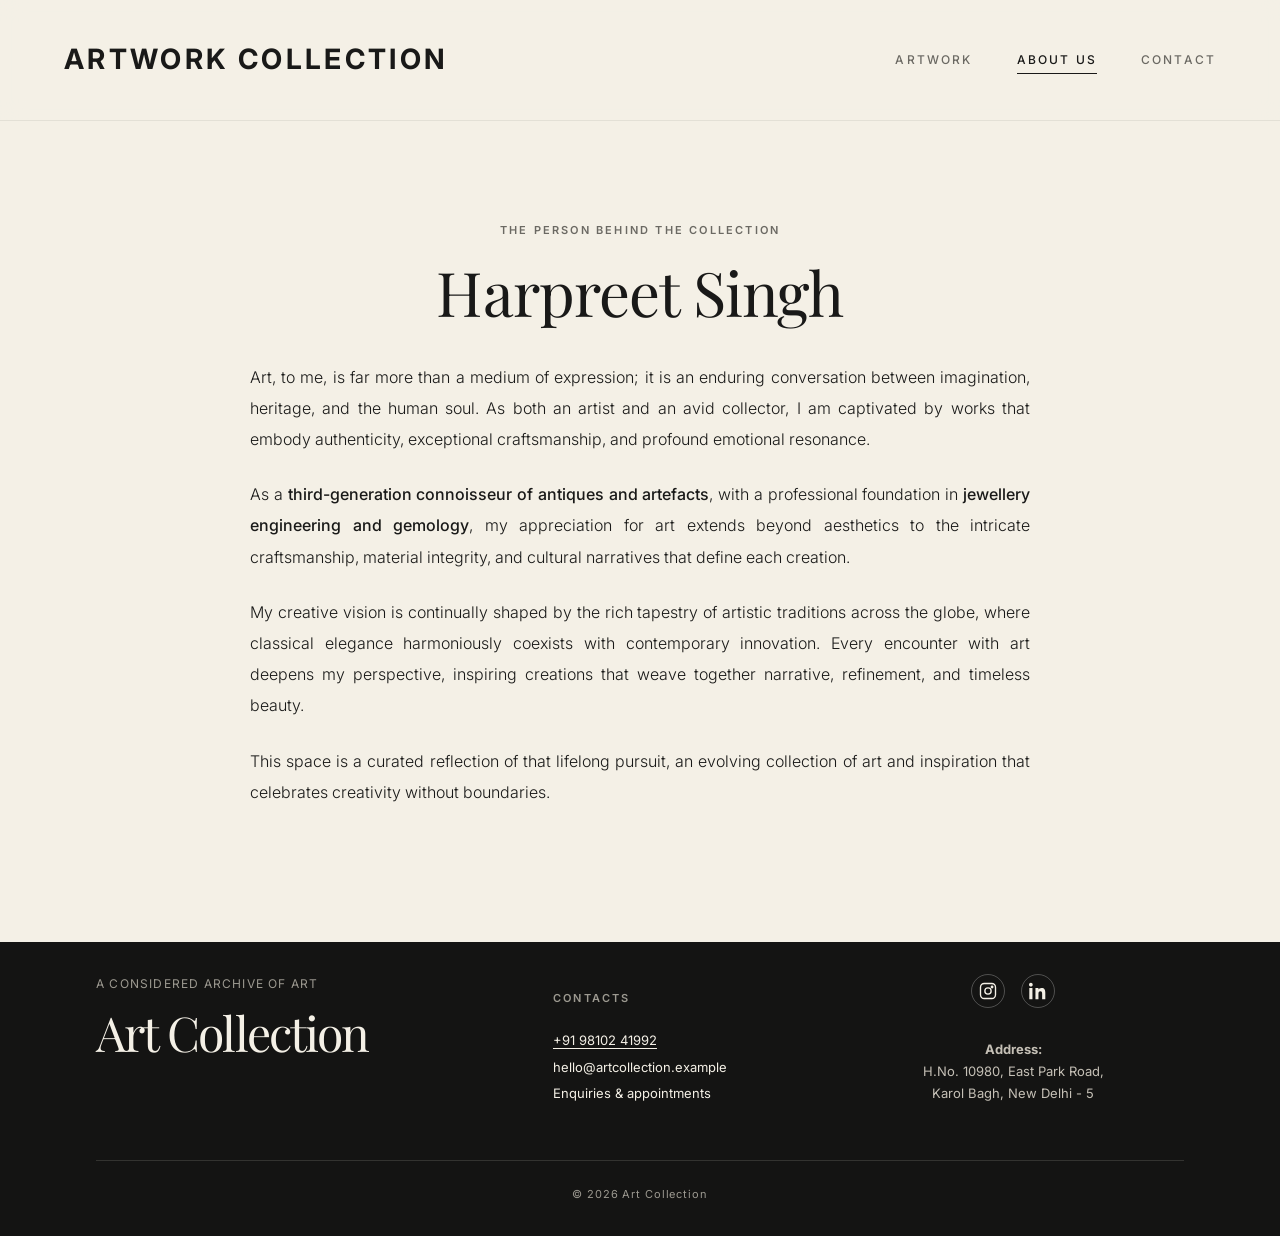
==== commit de829838: "feat: enhance about page layout with centered text and responsive design" ====
--- a/about.html
+++ b/about.html
@@ -28,31 +28,27 @@
     </div>
   </header>
 
-  <main id="main" class="split about-reveal">
-   <div class="split-text">
-    <p class="eyebrow reveal-item">The person behind the collection</p>
+  <main id="main" class="about-reveal about-page-content">
+    <div class="about-text">
+      <p class="eyebrow reveal-item">The person behind the collection</p>
 
-    <h1 class="page-title reveal-item">Harpreet Singh</h1>
+      <h1 class="page-title reveal-item">Harpreet Singh</h1>
 
-    <p class="reveal-item">
-      Art, to me, is far more than a medium of expression; it is an enduring conversation between imagination, heritage, and the human soul. As both an artist and an avid collector, I am captivated by works that embody authenticity, exceptional craftsmanship, and profound emotional resonance.
-    </p>
+      <p class="reveal-item">
+        Art, to me, is far more than a medium of expression; it is an enduring conversation between imagination, heritage, and the human soul. As both an artist and an avid collector, I am captivated by works that embody authenticity, exceptional craftsmanship, and profound emotional resonance.
+      </p>
 
-    <p class="reveal-item">
-      As a <strong>third-generation connoisseur of antiques and artefacts</strong>, with a professional foundation in <strong>jewellery engineering and gemology</strong>, my appreciation for art extends beyond aesthetics to the intricate craftsmanship, material integrity, and cultural narratives that define each creation.
-    </p>
+      <p class="reveal-item">
+        As a <strong>third-generation connoisseur of antiques and artefacts</strong>, with a professional foundation in <strong>jewellery engineering and gemology</strong>, my appreciation for art extends beyond aesthetics to the intricate craftsmanship, material integrity, and cultural narratives that define each creation.
+      </p>
 
-    <p class="reveal-item">
-      My creative vision is continually shaped by the rich tapestry of artistic traditions across the globe, where classical elegance harmoniously coexists with contemporary innovation. Every encounter with art deepens my perspective, inspiring creations that weave together narrative, refinement, and timeless beauty.
-    </p>
+      <p class="reveal-item">
+        My creative vision is continually shaped by the rich tapestry of artistic traditions across the globe, where classical elegance harmoniously coexists with contemporary innovation. Every encounter with art deepens my perspective, inspiring creations that weave together narrative, refinement, and timeless beauty.
+      </p>
 
-    <p class="reveal-item">
-      This space is a curated reflection of that lifelong pursuit, an evolving collection of art and inspiration that celebrates creativity without boundaries.
-    </p>
-  </div>
-    <div class="split-image reveal-image">
-      <img src="https://images.unsplash.com/photo-1577720580479-7d839d829c73?auto=format&fit=crop&w=1400&q=70"
-           alt="Interior of a gallery with a large framed painting above wooden seating" width="1400" height="1750" loading="eager" fetchpriority="high" decoding="async">
+      <p class="reveal-item">
+        This space is a curated reflection of that lifelong pursuit, an evolving collection of art and inspiration that celebrates creativity without boundaries.
+      </p>
     </div>
   </main>
 
--- a/css/style.css
+++ b/css/style.css
@@ -772,4 +772,60 @@
       opacity: 1;
     }
   }
-}+}
+
+
+/* About page — centered, image-free layout */
+.page-about .about-page-content {
+  display: flex;
+  justify-content: center;
+  width: 100%;
+  padding: 100px 24px 110px;
+  box-sizing: border-box;
+}
+
+.page-about .about-text {
+  width: 100%;
+  max-width: 850px;
+  margin: 0 auto;
+  text-align: justify;
+}
+
+.page-about .about-text .eyebrow {
+  text-align: center;
+  margin-bottom: 20px;
+}
+
+.page-about .about-text .page-title {
+  text-align: center;
+  margin-bottom: 36px;
+}
+
+.page-about .about-text > p:not(.eyebrow) {
+  font-size: 16px;
+  line-height: 1.95;
+  font-weight: 300;
+  margin: 0 auto 24px;
+  max-width: 780px;
+}
+
+.page-about .about-text strong {
+  font-weight: 500;
+}
+
+/* Responsive spacing */
+@media screen and (max-width: 749px) {
+  .page-about .about-page-content {
+    padding: 64px 22px 72px;
+  }
+
+  .page-about .about-text .page-title {
+    margin-bottom: 26px;
+  }
+
+  .page-about .about-text > p:not(.eyebrow) {
+    font-size: 15px;
+    line-height: 1.85;
+    margin-bottom: 20px;
+  }
+}
